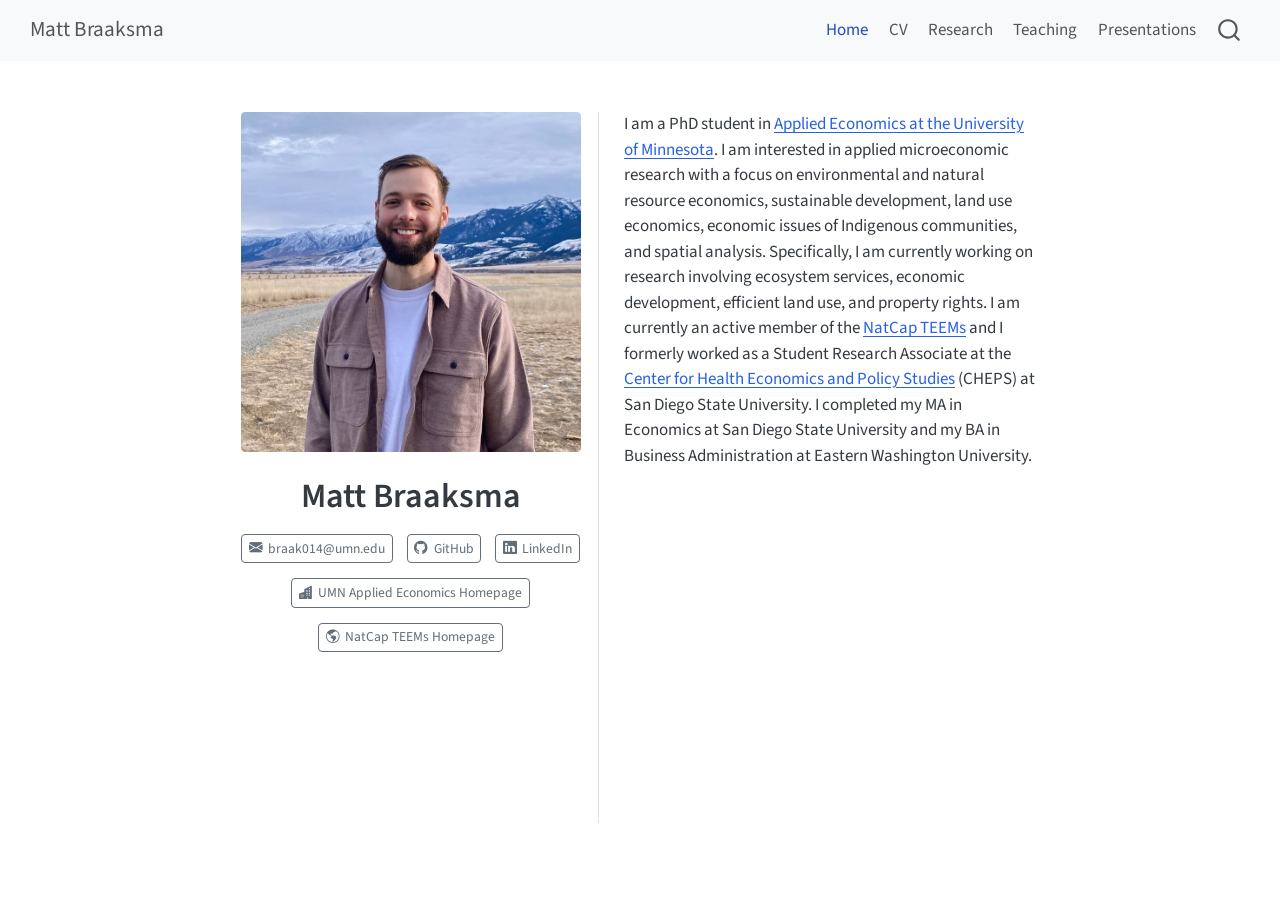
==== docs/index.html @ 3c23be1f "Add spring ta and link" ====
<!DOCTYPE html>
<html xmlns="http://www.w3.org/1999/xhtml" lang="en" xml:lang="en"><head>

<meta charset="utf-8">
<meta name="generator" content="quarto-1.8.26">

<meta name="viewport" content="width=device-width, initial-scale=1.0, user-scalable=yes">


<title>Matt Braaksma</title>
<style>
code{white-space: pre-wrap;}
span.smallcaps{font-variant: small-caps;}
div.columns{display: flex; gap: min(4vw, 1.5em);}
div.column{flex: auto; overflow-x: auto;}
div.hanging-indent{margin-left: 1.5em; text-indent: -1.5em;}
ul.task-list{list-style: none;}
ul.task-list li input[type="checkbox"] {
  width: 0.8em;
  margin: 0 0.8em 0.2em -1em; /* quarto-specific, see https://github.com/quarto-dev/quarto-cli/issues/4556 */ 
  vertical-align: middle;
}
</style>


<script src="site_libs/quarto-nav/quarto-nav.js"></script>
<script src="site_libs/quarto-nav/headroom.min.js"></script>
<script src="site_libs/clipboard/clipboard.min.js"></script>
<script src="site_libs/quarto-search/autocomplete.umd.js"></script>
<script src="site_libs/quarto-search/fuse.min.js"></script>
<script src="site_libs/quarto-search/quarto-search.js"></script>
<meta name="quarto:offset" content="./">
<link href="./assets/img/favicon_io/favicon.ico" rel="icon">
<script src="site_libs/quarto-html/quarto.js" type="module"></script>
<script src="site_libs/quarto-html/tabsets/tabsets.js" type="module"></script>
<script src="site_libs/quarto-html/axe/axe-check.js" type="module"></script>
<script src="site_libs/quarto-html/popper.min.js"></script>
<script src="site_libs/quarto-html/tippy.umd.min.js"></script>
<link href="site_libs/quarto-html/tippy.css" rel="stylesheet">
<link href="site_libs/quarto-html/quarto-syntax-highlighting-587c61ba64f3a5504c4d52d930310e48.css" rel="stylesheet" id="quarto-text-highlighting-styles">
<script src="site_libs/bootstrap/bootstrap.min.js"></script>
<link href="site_libs/bootstrap/bootstrap-icons.css" rel="stylesheet">
<link href="site_libs/bootstrap/bootstrap-5b4ad623e5705c0698d39aec6f10cf02.min.css" rel="stylesheet" append-hash="true" id="quarto-bootstrap" data-mode="light">
<script id="quarto-search-options" type="application/json">{
  "location": "navbar",
  "copy-button": false,
  "collapse-after": 3,
  "panel-placement": "end",
  "type": "overlay",
  "limit": 50,
  "keyboard-shortcut": [
    "f",
    "/",
    "s"
  ],
  "show-item-context": false,
  "language": {
    "search-no-results-text": "No results",
    "search-matching-documents-text": "matching documents",
    "search-copy-link-title": "Copy link to search",
    "search-hide-matches-text": "Hide additional matches",
    "search-more-match-text": "more match in this document",
    "search-more-matches-text": "more matches in this document",
    "search-clear-button-title": "Clear",
    "search-text-placeholder": "",
    "search-detached-cancel-button-title": "Cancel",
    "search-submit-button-title": "Submit",
    "search-label": "Search"
  }
}</script>


<link rel="stylesheet" href="styles.css">
</head>

<body class="nav-fixed fullcontent quarto-light">

<div id="quarto-search-results"></div>
  <header id="quarto-header" class="headroom fixed-top">
    <nav class="navbar navbar-expand-lg " data-bs-theme="dark">
      <div class="navbar-container container-fluid">
      <div class="navbar-brand-container mx-auto">
    <a class="navbar-brand" href="./index.html">
    <span class="navbar-title">Matt Braaksma</span>
    </a>
  </div>
            <div id="quarto-search" class="" title="Search"></div>
          <button class="navbar-toggler" type="button" data-bs-toggle="collapse" data-bs-target="#navbarCollapse" aria-controls="navbarCollapse" role="menu" aria-expanded="false" aria-label="Toggle navigation" onclick="if (window.quartoToggleHeadroom) { window.quartoToggleHeadroom(); }">
  <span class="navbar-toggler-icon"></span>
</button>
          <div class="collapse navbar-collapse" id="navbarCollapse">
            <ul class="navbar-nav navbar-nav-scroll ms-auto">
  <li class="nav-item">
    <a class="nav-link active" href="./index.html" aria-current="page"> 
<span class="menu-text">Home</span></a>
  </li>  
  <li class="nav-item">
    <a class="nav-link" href="./cv.html"> 
<span class="menu-text">CV</span></a>
  </li>  
  <li class="nav-item">
    <a class="nav-link" href="./research.html"> 
<span class="menu-text">Research</span></a>
  </li>  
  <li class="nav-item">
    <a class="nav-link" href="./teaching.html"> 
<span class="menu-text">Teaching</span></a>
  </li>  
  <li class="nav-item">
    <a class="nav-link" href="./presentations.html"> 
<span class="menu-text">Presentations</span></a>
  </li>  
</ul>
          </div> <!-- /navcollapse -->
            <div class="quarto-navbar-tools">
</div>
      </div> <!-- /container-fluid -->
    </nav>
</header>
<!-- content -->
<div id="quarto-content" class="quarto-container page-columns page-rows-contents page-layout-article page-navbar">
<!-- sidebar -->
<!-- margin-sidebar -->
    
<!-- main -->
<div class="quarto-about-trestles">
  <div class="about-entity">
    <img src="assets/img/mbraaksma_bio_2024.jpeg" class="about-image
  rounded " style="width: 20em;">
<header id="title-block-header" class="quarto-title-block default">
<div class="quarto-title">
<h1 class="title">Matt Braaksma</h1>
</div>
<div class="quarto-title-meta">
  </div>
</header>
    <div class="about-links">
  <a href="mailto:braak014@umn.edu" class="about-link" rel="" target="">
    <i class="bi bi-envelope-fill"></i>
     <span class="about-link-text">braak014@umn.edu</span>
  </a>
  <a href="https://github.com/m-braaksma" class="about-link" rel="" target="">
    <i class="bi bi-github"></i>
     <span class="about-link-text">GitHub</span>
  </a>
  <a href="https://www.linkedin.com/in/matthew-braaksma-446097b7" class="about-link" rel="" target="">
    <i class="bi bi-linkedin"></i>
     <span class="about-link-text">LinkedIn</span>
  </a>
  <a href="https://apec.umn.edu/" class="about-link" rel="" target="">
    <i class="bi bi-buildings-fill"></i>
     <span class="about-link-text">UMN Applied Economics Homepage</span>
  </a>
  <a href="https://natcapteems.umn.edu/" class="about-link" rel="" target="">
    <i class="bi bi-globe-americas"></i>
     <span class="about-link-text">NatCap TEEMs Homepage</span>
  </a>
</div>
  </div>
  <div class="about-contents"><main class="content" id="quarto-document-content">
<p>I am a PhD student in <a href="https://apec.umn.edu/">Applied Economics at the University of Minnesota</a>. I am interested in applied microeconomic research with a focus on environmental and natural resource economics, sustainable development, land use economics, economic issues of Indigenous communities, and spatial analysis. Specifically, I am currently working on research involving ecosystem services, economic development, efficient land use, and property rights. I am currently an active member of the <a href="https://natcapteems.umn.edu/">NatCap TEEMs</a> and I formerly worked as a Student Research Associate at the <a href="https://cheps.sdsu.edu/">Center for Health Economics and Policy Studies</a> (CHEPS) at San Diego State University. I completed my MA in Economics at San Diego State University and my BA in Business Administration at Eastern Washington University.</p>


</main></div>
</div>
 <!-- /main -->
<script id="quarto-html-after-body" type="application/javascript">
  window.document.addEventListener("DOMContentLoaded", function (event) {
    const isCodeAnnotation = (el) => {
      for (const clz of el.classList) {
        if (clz.startsWith('code-annotation-')) {                     
          return true;
        }
      }
      return false;
    }
    const onCopySuccess = function(e) {
      // button target
      const button = e.trigger;
      // don't keep focus
      button.blur();
      // flash "checked"
      button.classList.add('code-copy-button-checked');
      var currentTitle = button.getAttribute("title");
      button.setAttribute("title", "Copied!");
      let tooltip;
      if (window.bootstrap) {
        button.setAttribute("data-bs-toggle", "tooltip");
        button.setAttribute("data-bs-placement", "left");
        button.setAttribute("data-bs-title", "Copied!");
        tooltip = new bootstrap.Tooltip(button, 
          { trigger: "manual", 
            customClass: "code-copy-button-tooltip",
            offset: [0, -8]});
        tooltip.show();    
      }
      setTimeout(function() {
        if (tooltip) {
          tooltip.hide();
          button.removeAttribute("data-bs-title");
          button.removeAttribute("data-bs-toggle");
          button.removeAttribute("data-bs-placement");
        }
        button.setAttribute("title", currentTitle);
        button.classList.remove('code-copy-button-checked');
      }, 1000);
      // clear code selection
      e.clearSelection();
    }
    const getTextToCopy = function(trigger) {
      const outerScaffold = trigger.parentElement.cloneNode(true);
      const codeEl = outerScaffold.querySelector('code');
      for (const childEl of codeEl.children) {
        if (isCodeAnnotation(childEl)) {
          childEl.remove();
        }
      }
      return codeEl.innerText;
    }
    const clipboard = new window.ClipboardJS('.code-copy-button:not([data-in-quarto-modal])', {
      text: getTextToCopy
    });
    clipboard.on('success', onCopySuccess);
    if (window.document.getElementById('quarto-embedded-source-code-modal')) {
      const clipboardModal = new window.ClipboardJS('.code-copy-button[data-in-quarto-modal]', {
        text: getTextToCopy,
        container: window.document.getElementById('quarto-embedded-source-code-modal')
      });
      clipboardModal.on('success', onCopySuccess);
    }
      var localhostRegex = new RegExp(/^(?:http|https):\/\/localhost\:?[0-9]*\//);
      var mailtoRegex = new RegExp(/^mailto:/);
        var filterRegex = new RegExp('/' + window.location.host + '/');
      var isInternal = (href) => {
          return filterRegex.test(href) || localhostRegex.test(href) || mailtoRegex.test(href);
      }
      // Inspect non-navigation links and adorn them if external
     var links = window.document.querySelectorAll('a[href]:not(.nav-link):not(.navbar-brand):not(.toc-action):not(.sidebar-link):not(.sidebar-item-toggle):not(.pagination-link):not(.no-external):not([aria-hidden]):not(.dropdown-item):not(.quarto-navigation-tool):not(.about-link)');
      for (var i=0; i<links.length; i++) {
        const link = links[i];
        if (!isInternal(link.href)) {
          // undo the damage that might have been done by quarto-nav.js in the case of
          // links that we want to consider external
          if (link.dataset.originalHref !== undefined) {
            link.href = link.dataset.originalHref;
          }
        }
      }
    function tippyHover(el, contentFn, onTriggerFn, onUntriggerFn) {
      const config = {
        allowHTML: true,
        maxWidth: 500,
        delay: 100,
        arrow: false,
        appendTo: function(el) {
            return el.parentElement;
        },
        interactive: true,
        interactiveBorder: 10,
        theme: 'quarto',
        placement: 'bottom-start',
      };
      if (contentFn) {
        config.content = contentFn;
      }
      if (onTriggerFn) {
        config.onTrigger = onTriggerFn;
      }
      if (onUntriggerFn) {
        config.onUntrigger = onUntriggerFn;
      }
      window.tippy(el, config); 
    }
    const noterefs = window.document.querySelectorAll('a[role="doc-noteref"]');
    for (var i=0; i<noterefs.length; i++) {
      const ref = noterefs[i];
      tippyHover(ref, function() {
        // use id or data attribute instead here
        let href = ref.getAttribute('data-footnote-href') || ref.getAttribute('href');
        try { href = new URL(href).hash; } catch {}
        const id = href.replace(/^#\/?/, "");
        const note = window.document.getElementById(id);
        if (note) {
          return note.innerHTML;
        } else {
          return "";
        }
      });
    }
    const xrefs = window.document.querySelectorAll('a.quarto-xref');
    const processXRef = (id, note) => {
      // Strip column container classes
      const stripColumnClz = (el) => {
        el.classList.remove("page-full", "page-columns");
        if (el.children) {
          for (const child of el.children) {
            stripColumnClz(child);
          }
        }
      }
      stripColumnClz(note)
      if (id === null || id.startsWith('sec-')) {
        // Special case sections, only their first couple elements
        const container = document.createElement("div");
        if (note.children && note.children.length > 2) {
          container.appendChild(note.children[0].cloneNode(true));
          for (let i = 1; i < note.children.length; i++) {
            const child = note.children[i];
            if (child.tagName === "P" && child.innerText === "") {
              continue;
            } else {
              container.appendChild(child.cloneNode(true));
              break;
            }
          }
          if (window.Quarto?.typesetMath) {
            window.Quarto.typesetMath(container);
          }
          return container.innerHTML
        } else {
          if (window.Quarto?.typesetMath) {
            window.Quarto.typesetMath(note);
          }
          return note.innerHTML;
        }
      } else {
        // Remove any anchor links if they are present
        const anchorLink = note.querySelector('a.anchorjs-link');
        if (anchorLink) {
          anchorLink.remove();
        }
        if (window.Quarto?.typesetMath) {
          window.Quarto.typesetMath(note);
        }
        if (note.classList.contains("callout")) {
          return note.outerHTML;
        } else {
          return note.innerHTML;
        }
      }
    }
    for (var i=0; i<xrefs.length; i++) {
      const xref = xrefs[i];
      tippyHover(xref, undefined, function(instance) {
        instance.disable();
        let url = xref.getAttribute('href');
        let hash = undefined; 
        if (url.startsWith('#')) {
          hash = url;
        } else {
          try { hash = new URL(url).hash; } catch {}
        }
        if (hash) {
          const id = hash.replace(/^#\/?/, "");
          const note = window.document.getElementById(id);
          if (note !== null) {
            try {
              const html = processXRef(id, note.cloneNode(true));
              instance.setContent(html);
            } finally {
              instance.enable();
              instance.show();
            }
          } else {
            // See if we can fetch this
            fetch(url.split('#')[0])
            .then(res => res.text())
            .then(html => {
              const parser = new DOMParser();
              const htmlDoc = parser.parseFromString(html, "text/html");
              const note = htmlDoc.getElementById(id);
              if (note !== null) {
                const html = processXRef(id, note);
                instance.setContent(html);
              } 
            }).finally(() => {
              instance.enable();
              instance.show();
            });
          }
        } else {
          // See if we can fetch a full url (with no hash to target)
          // This is a special case and we should probably do some content thinning / targeting
          fetch(url)
          .then(res => res.text())
          .then(html => {
            const parser = new DOMParser();
            const htmlDoc = parser.parseFromString(html, "text/html");
            const note = htmlDoc.querySelector('main.content');
            if (note !== null) {
              // This should only happen for chapter cross references
              // (since there is no id in the URL)
              // remove the first header
              if (note.children.length > 0 && note.children[0].tagName === "HEADER") {
                note.children[0].remove();
              }
              const html = processXRef(null, note);
              instance.setContent(html);
            } 
          }).finally(() => {
            instance.enable();
            instance.show();
          });
        }
      }, function(instance) {
      });
    }
        let selectedAnnoteEl;
        const selectorForAnnotation = ( cell, annotation) => {
          let cellAttr = 'data-code-cell="' + cell + '"';
          let lineAttr = 'data-code-annotation="' +  annotation + '"';
          const selector = 'span[' + cellAttr + '][' + lineAttr + ']';
          return selector;
        }
        const selectCodeLines = (annoteEl) => {
          const doc = window.document;
          const targetCell = annoteEl.getAttribute("data-target-cell");
          const targetAnnotation = annoteEl.getAttribute("data-target-annotation");
          const annoteSpan = window.document.querySelector(selectorForAnnotation(targetCell, targetAnnotation));
          const lines = annoteSpan.getAttribute("data-code-lines").split(",");
          const lineIds = lines.map((line) => {
            return targetCell + "-" + line;
          })
          let top = null;
          let height = null;
          let parent = null;
          if (lineIds.length > 0) {
              //compute the position of the single el (top and bottom and make a div)
              const el = window.document.getElementById(lineIds[0]);
              top = el.offsetTop;
              height = el.offsetHeight;
              parent = el.parentElement.parentElement;
            if (lineIds.length > 1) {
              const lastEl = window.document.getElementById(lineIds[lineIds.length - 1]);
              const bottom = lastEl.offsetTop + lastEl.offsetHeight;
              height = bottom - top;
            }
            if (top !== null && height !== null && parent !== null) {
              // cook up a div (if necessary) and position it 
              let div = window.document.getElementById("code-annotation-line-highlight");
              if (div === null) {
                div = window.document.createElement("div");
                div.setAttribute("id", "code-annotation-line-highlight");
                div.style.position = 'absolute';
                parent.appendChild(div);
              }
              div.style.top = top - 2 + "px";
              div.style.height = height + 4 + "px";
              div.style.left = 0;
              let gutterDiv = window.document.getElementById("code-annotation-line-highlight-gutter");
              if (gutterDiv === null) {
                gutterDiv = window.document.createElement("div");
                gutterDiv.setAttribute("id", "code-annotation-line-highlight-gutter");
                gutterDiv.style.position = 'absolute';
                const codeCell = window.document.getElementById(targetCell);
                const gutter = codeCell.querySelector('.code-annotation-gutter');
                gutter.appendChild(gutterDiv);
              }
              gutterDiv.style.top = top - 2 + "px";
              gutterDiv.style.height = height + 4 + "px";
            }
            selectedAnnoteEl = annoteEl;
          }
        };
        const unselectCodeLines = () => {
          const elementsIds = ["code-annotation-line-highlight", "code-annotation-line-highlight-gutter"];
          elementsIds.forEach((elId) => {
            const div = window.document.getElementById(elId);
            if (div) {
              div.remove();
            }
          });
          selectedAnnoteEl = undefined;
        };
          // Handle positioning of the toggle
      window.addEventListener(
        "resize",
        throttle(() => {
          elRect = undefined;
          if (selectedAnnoteEl) {
            selectCodeLines(selectedAnnoteEl);
          }
        }, 10)
      );
      function throttle(fn, ms) {
      let throttle = false;
      let timer;
        return (...args) => {
          if(!throttle) { // first call gets through
              fn.apply(this, args);
              throttle = true;
          } else { // all the others get throttled
              if(timer) clearTimeout(timer); // cancel #2
              timer = setTimeout(() => {
                fn.apply(this, args);
                timer = throttle = false;
              }, ms);
          }
        };
      }
        // Attach click handler to the DT
        const annoteDls = window.document.querySelectorAll('dt[data-target-cell]');
        for (const annoteDlNode of annoteDls) {
          annoteDlNode.addEventListener('click', (event) => {
            const clickedEl = event.target;
            if (clickedEl !== selectedAnnoteEl) {
              unselectCodeLines();
              const activeEl = window.document.querySelector('dt[data-target-cell].code-annotation-active');
              if (activeEl) {
                activeEl.classList.remove('code-annotation-active');
              }
              selectCodeLines(clickedEl);
              clickedEl.classList.add('code-annotation-active');
            } else {
              // Unselect the line
              unselectCodeLines();
              clickedEl.classList.remove('code-annotation-active');
            }
          });
        }
    const findCites = (el) => {
      const parentEl = el.parentElement;
      if (parentEl) {
        const cites = parentEl.dataset.cites;
        if (cites) {
          return {
            el,
            cites: cites.split(' ')
          };
        } else {
          return findCites(el.parentElement)
        }
      } else {
        return undefined;
      }
    };
    var bibliorefs = window.document.querySelectorAll('a[role="doc-biblioref"]');
    for (var i=0; i<bibliorefs.length; i++) {
      const ref = bibliorefs[i];
      const citeInfo = findCites(ref);
      if (citeInfo) {
        tippyHover(citeInfo.el, function() {
          var popup = window.document.createElement('div');
          citeInfo.cites.forEach(function(cite) {
            var citeDiv = window.document.createElement('div');
            citeDiv.classList.add('hanging-indent');
            citeDiv.classList.add('csl-entry');
            var biblioDiv = window.document.getElementById('ref-' + cite);
            if (biblioDiv) {
              citeDiv.innerHTML = biblioDiv.innerHTML;
            }
            popup.appendChild(citeDiv);
          });
          return popup.innerHTML;
        });
      }
    }
  });
  </script>
</div> <!-- /content -->




</body></html>
---- docs/site_libs/quarto-html/tippy.css ----
.tippy-box[data-animation=fade][data-state=hidden]{opacity:0}[data-tippy-root]{max-width:calc(100vw - 10px)}.tippy-box{position:relative;background-color:#333;color:#fff;border-radius:4px;font-size:14px;line-height:1.4;white-space:normal;outline:0;transition-property:transform,visibility,opacity}.tippy-box[data-placement^=top]>.tippy-arrow{bottom:0}.tippy-box[data-placement^=top]>.tippy-arrow:before{bottom:-7px;left:0;border-width:8px 8px 0;border-top-color:initial;transform-origin:center top}.tippy-box[data-placement^=bottom]>.tippy-arrow{top:0}.tippy-box[data-placement^=bottom]>.tippy-arrow:before{top:-7px;left:0;border-width:0 8px 8px;border-bottom-color:initial;transform-origin:center bottom}.tippy-box[data-placement^=left]>.tippy-arrow{right:0}.tippy-box[data-placement^=left]>.tippy-arrow:before{border-width:8px 0 8px 8px;border-left-color:initial;right:-7px;transform-origin:center left}.tippy-box[data-placement^=right]>.tippy-arrow{left:0}.tippy-box[data-placement^=right]>.tippy-arrow:before{left:-7px;border-width:8px 8px 8px 0;border-right-color:initial;transform-origin:center right}.tippy-box[data-inertia][data-state=visible]{transition-timing-function:cubic-bezier(.54,1.5,.38,1.11)}.tippy-arrow{width:16px;height:16px;color:#333}.tippy-arrow:before{content:"";position:absolute;border-color:transparent;border-style:solid}.tippy-content{position:relative;padding:5px 9px;z-index:1}
---- docs/site_libs/quarto-html/quarto-syntax-highlighting-587c61ba64f3a5504c4d52d930310e48.css ----
/* quarto syntax highlight colors */
:root {
  --quarto-hl-ot-color: #003B4F;
  --quarto-hl-at-color: #657422;
  --quarto-hl-ss-color: #20794D;
  --quarto-hl-an-color: #5E5E5E;
  --quarto-hl-fu-color: #4758AB;
  --quarto-hl-st-color: #20794D;
  --quarto-hl-cf-color: #003B4F;
  --quarto-hl-op-color: #5E5E5E;
  --quarto-hl-er-color: #AD0000;
  --quarto-hl-bn-color: #AD0000;
  --quarto-hl-al-color: #AD0000;
  --quarto-hl-va-color: #111111;
  --quarto-hl-bu-color: inherit;
  --quarto-hl-ex-color: inherit;
  --quarto-hl-pp-color: #AD0000;
  --quarto-hl-in-color: #5E5E5E;
  --quarto-hl-vs-color: #20794D;
  --quarto-hl-wa-color: #5E5E5E;
  --quarto-hl-do-color: #5E5E5E;
  --quarto-hl-im-color: #00769E;
  --quarto-hl-ch-color: #20794D;
  --quarto-hl-dt-color: #AD0000;
  --quarto-hl-fl-color: #AD0000;
  --quarto-hl-co-color: #5E5E5E;
  --quarto-hl-cv-color: #5E5E5E;
  --quarto-hl-cn-color: #8f5902;
  --quarto-hl-sc-color: #5E5E5E;
  --quarto-hl-dv-color: #AD0000;
  --quarto-hl-kw-color: #003B4F;
}

/* other quarto variables */
:root {
  --quarto-font-monospace: SFMono-Regular, Menlo, Monaco, Consolas, "Liberation Mono", "Courier New", monospace;
}

/* syntax highlight based on Pandoc's rules */
pre > code.sourceCode > span {
  color: #003B4F;
}

code.sourceCode > span {
  color: #003B4F;
}

div.sourceCode,
div.sourceCode pre.sourceCode {
  color: #003B4F;
}

/* Normal */
code span {
  color: #003B4F;
}

/* Alert */
code span.al {
  color: #AD0000;
  font-style: inherit;
}

/* Annotation */
code span.an {
  color: #5E5E5E;
  font-style: inherit;
}

/* Attribute */
code span.at {
  color: #657422;
  font-style: inherit;
}

/* BaseN */
code span.bn {
  color: #AD0000;
  font-style: inherit;
}

/* BuiltIn */
code span.bu {
  font-style: inherit;
}

/* ControlFlow */
code span.cf {
  color: #003B4F;
  font-weight: bold;
  font-style: inherit;
}

/* Char */
code span.ch {
  color: #20794D;
  font-style: inherit;
}

/* Constant */
code span.cn {
  color: #8f5902;
  font-style: inherit;
}

/* Comment */
code span.co {
  color: #5E5E5E;
  font-style: inherit;
}

/* CommentVar */
code span.cv {
  color: #5E5E5E;
  font-style: italic;
}

/* Documentation */
code span.do {
  color: #5E5E5E;
  font-style: italic;
}

/* DataType */
code span.dt {
  color: #AD0000;
  font-style: inherit;
}

/* DecVal */
code span.dv {
  color: #AD0000;
  font-style: inherit;
}

/* Error */
code span.er {
  color: #AD0000;
  font-style: inherit;
}

/* Extension */
code span.ex {
  font-style: inherit;
}

/* Float */
code span.fl {
  color: #AD0000;
  font-style: inherit;
}

/* Function */
code span.fu {
  color: #4758AB;
  font-style: inherit;
}

/* Import */
code span.im {
  color: #00769E;
  font-style: inherit;
}

/* Information */
code span.in {
  color: #5E5E5E;
  font-style: inherit;
}

/* Keyword */
code span.kw {
  color: #003B4F;
  font-weight: bold;
  font-style: inherit;
}

/* Operator */
code span.op {
  color: #5E5E5E;
  font-style: inherit;
}

/* Other */
code span.ot {
  color: #003B4F;
  font-style: inherit;
}

/* Preprocessor */
code span.pp {
  color: #AD0000;
  font-style: inherit;
}

/* SpecialChar */
code span.sc {
  color: #5E5E5E;
  font-style: inherit;
}

/* SpecialString */
code span.ss {
  color: #20794D;
  font-style: inherit;
}

/* String */
code span.st {
  color: #20794D;
  font-style: inherit;
}

/* Variable */
code span.va {
  color: #111111;
  font-style: inherit;
}

/* VerbatimString */
code span.vs {
  color: #20794D;
  font-style: inherit;
}

/* Warning */
code span.wa {
  color: #5E5E5E;
  font-style: italic;
}

.prevent-inlining {
  content: "</";
}

/*# sourceMappingURL=2dce1cc6c82594539e1579de68416b47.css.map */
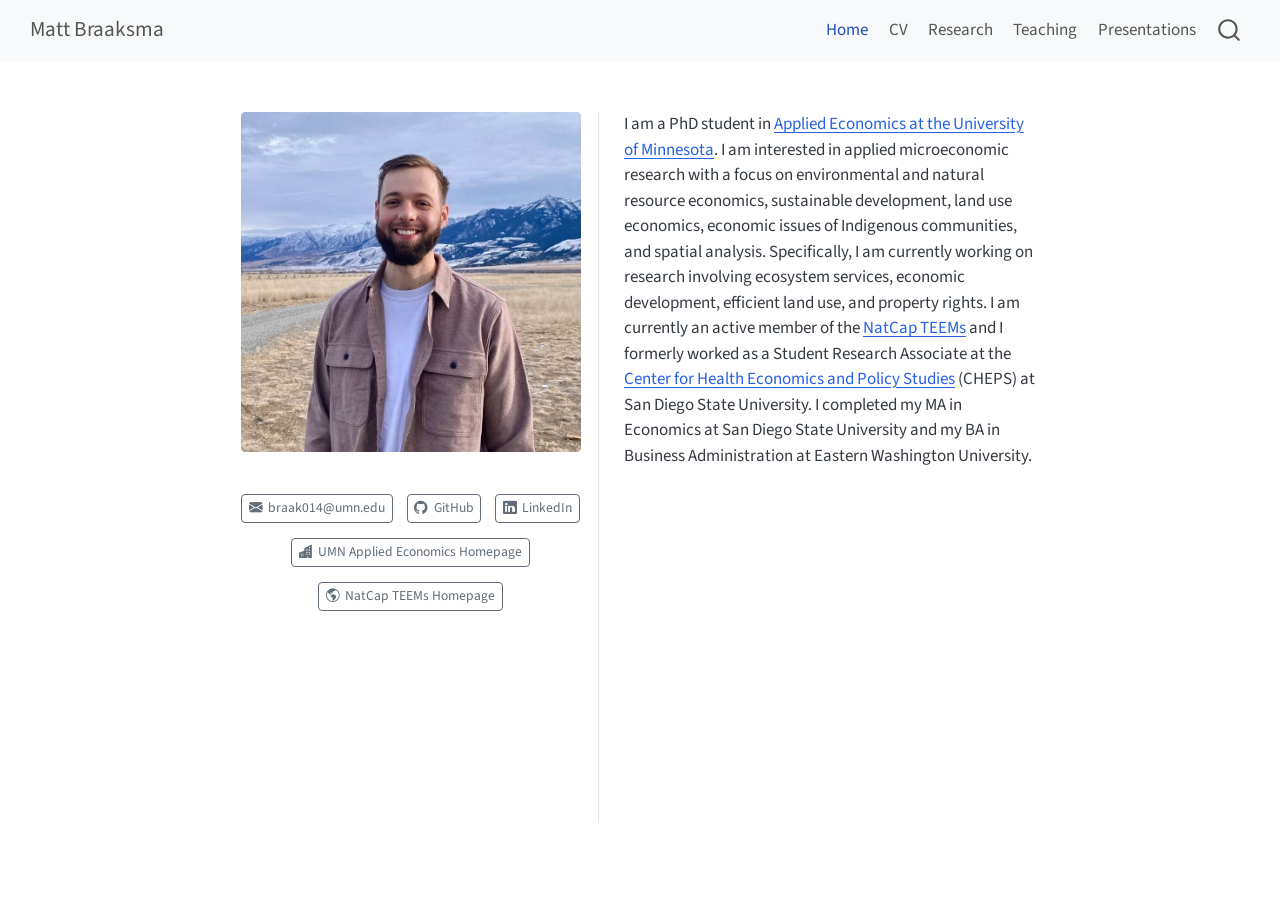
==== commit 6301cfe5: "Remove name title" ====
--- a/docs/index.html
+++ b/docs/index.html
@@ -127,13 +127,7 @@
   <div class="about-entity">
     <img src="assets/img/mbraaksma_bio_2024.jpeg" class="about-image
   rounded " style="width: 20em;">
-<header id="title-block-header" class="quarto-title-block default">
-<div class="quarto-title">
-<h1 class="title">Matt Braaksma</h1>
-</div>
-<div class="quarto-title-meta">
-  </div>
-</header>
+<header id="title-block-header" class="quarto-title-block"></header>
     <div class="about-links">
   <a href="mailto:braak014@umn.edu" class="about-link" rel="" target="">
     <i class="bi bi-envelope-fill"></i>
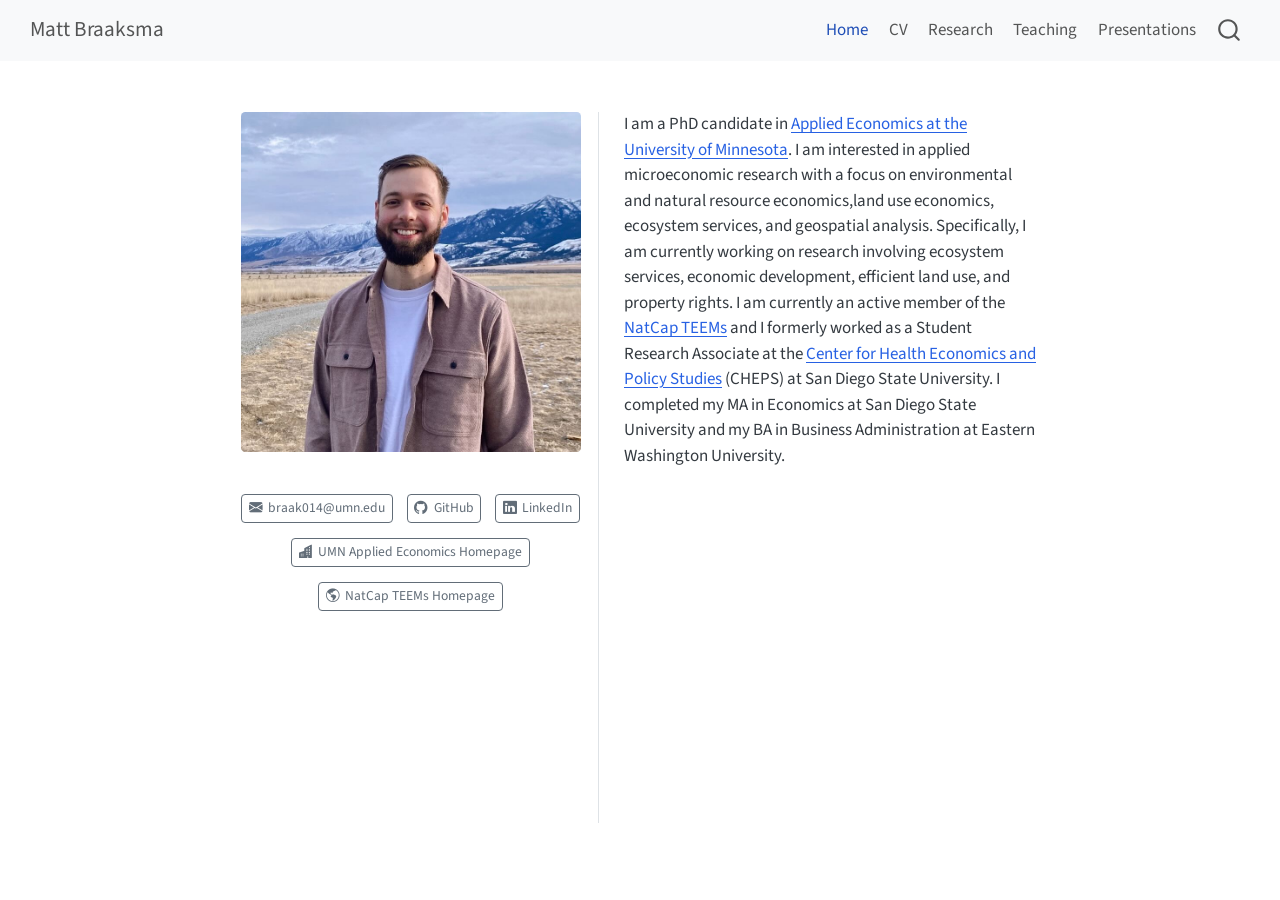
==== commit 1a8a978d: "Update to candidate" ====
--- a/docs/index.html
+++ b/docs/index.html
@@ -30,7 +30,7 @@
 <script src="site_libs/quarto-search/fuse.min.js"></script>
 <script src="site_libs/quarto-search/quarto-search.js"></script>
 <meta name="quarto:offset" content="./">
-<link href="./assets/img/favicon_io/favicon.ico" rel="icon">
+<link href="./assets/img/pyramid-200.png" rel="icon" type="image/png">
 <script src="site_libs/quarto-html/quarto.js" type="module"></script>
 <script src="site_libs/quarto-html/tabsets/tabsets.js" type="module"></script>
 <script src="site_libs/quarto-html/axe/axe-check.js" type="module"></script>
@@ -152,7 +152,7 @@
 </div>
   </div>
   <div class="about-contents"><main class="content" id="quarto-document-content">
-<p>I am a PhD student in <a href="https://apec.umn.edu/">Applied Economics at the University of Minnesota</a>. I am interested in applied microeconomic research with a focus on environmental and natural resource economics, sustainable development, land use economics, economic issues of Indigenous communities, and spatial analysis. Specifically, I am currently working on research involving ecosystem services, economic development, efficient land use, and property rights. I am currently an active member of the <a href="https://natcapteems.umn.edu/">NatCap TEEMs</a> and I formerly worked as a Student Research Associate at the <a href="https://cheps.sdsu.edu/">Center for Health Economics and Policy Studies</a> (CHEPS) at San Diego State University. I completed my MA in Economics at San Diego State University and my BA in Business Administration at Eastern Washington University.</p>
+<p>I am a PhD candidate in <a href="https://apec.umn.edu/">Applied Economics at the University of Minnesota</a>. I am interested in applied microeconomic research with a focus on environmental and natural resource economics,land use economics, ecosystem services, and geospatial analysis. Specifically, I am currently working on research involving ecosystem services, economic development, efficient land use, and property rights. I am currently an active member of the <a href="https://natcapteems.umn.edu/">NatCap TEEMs</a> and I formerly worked as a Student Research Associate at the <a href="https://cheps.sdsu.edu/">Center for Health Economics and Policy Studies</a> (CHEPS) at San Diego State University. I completed my MA in Economics at San Diego State University and my BA in Business Administration at Eastern Washington University.</p>
 
 
 </main></div>
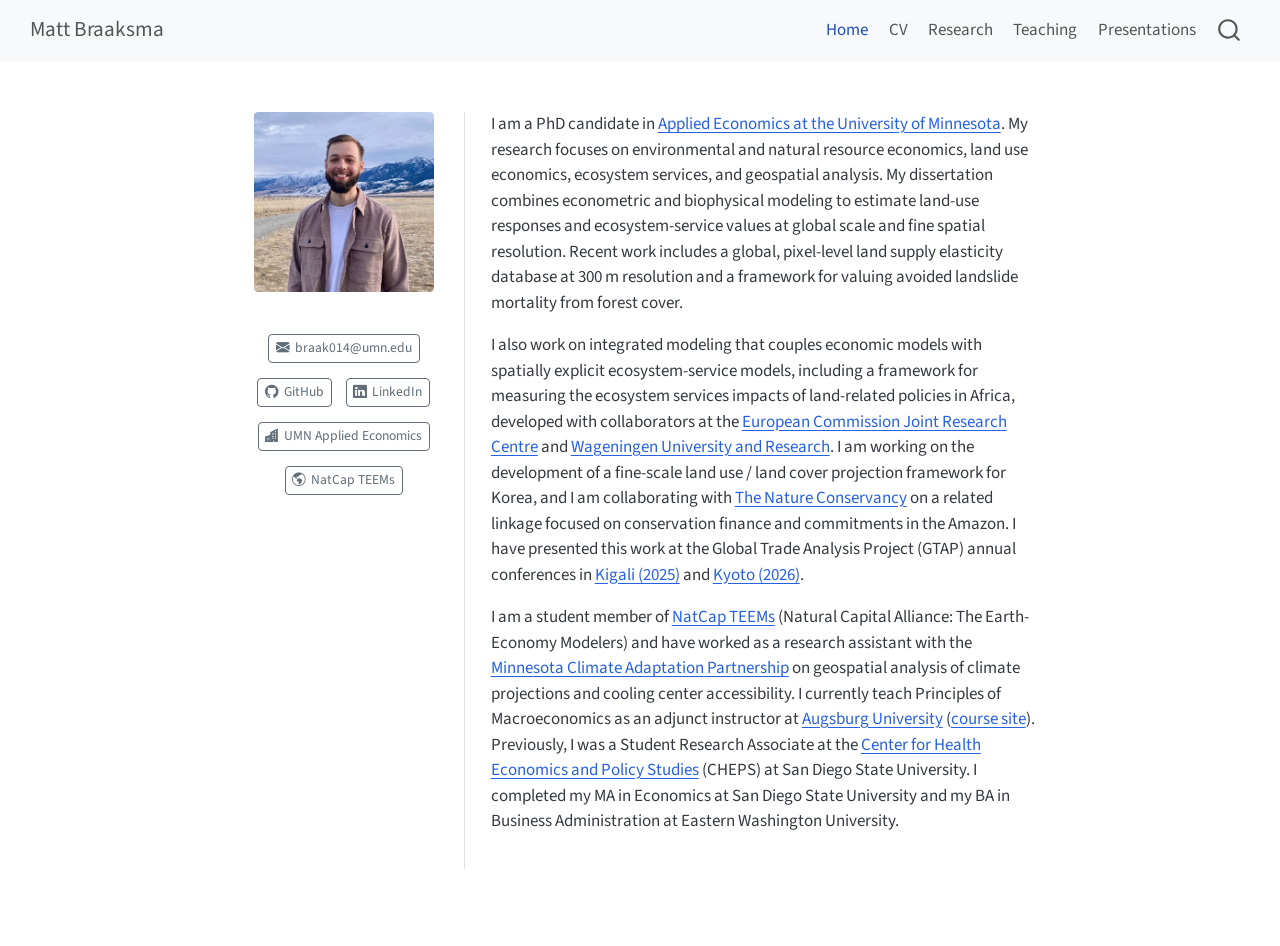
==== commit 9d35f66a: "Update cv, add teaching, update bio" ====
--- a/docs/index.html
+++ b/docs/index.html
@@ -143,16 +143,18 @@
   </a>
   <a href="https://apec.umn.edu/" class="about-link" rel="" target="">
     <i class="bi bi-buildings-fill"></i>
-     <span class="about-link-text">UMN Applied Economics Homepage</span>
+     <span class="about-link-text">UMN Applied Economics</span>
   </a>
   <a href="https://natcapteems.umn.edu/" class="about-link" rel="" target="">
     <i class="bi bi-globe-americas"></i>
-     <span class="about-link-text">NatCap TEEMs Homepage</span>
+     <span class="about-link-text">NatCap TEEMs</span>
   </a>
 </div>
   </div>
   <div class="about-contents"><main class="content" id="quarto-document-content">
-<p>I am a PhD candidate in <a href="https://apec.umn.edu/">Applied Economics at the University of Minnesota</a>. I am interested in applied microeconomic research with a focus on environmental and natural resource economics,land use economics, ecosystem services, and geospatial analysis. Specifically, I am currently working on research involving ecosystem services, economic development, efficient land use, and property rights. I am currently an active member of the <a href="https://natcapteems.umn.edu/">NatCap TEEMs</a> and I formerly worked as a Student Research Associate at the <a href="https://cheps.sdsu.edu/">Center for Health Economics and Policy Studies</a> (CHEPS) at San Diego State University. I completed my MA in Economics at San Diego State University and my BA in Business Administration at Eastern Washington University.</p>
+<p>I am a PhD candidate in <a href="https://apec.umn.edu/">Applied Economics at the University of Minnesota</a>. My research focuses on environmental and natural resource economics, land use economics, ecosystem services, and geospatial analysis. My dissertation combines econometric and biophysical modeling to estimate land-use responses and ecosystem-service values at global scale and fine spatial resolution. Recent work includes a global, pixel-level land supply elasticity database at 300 m resolution and a framework for valuing avoided landslide mortality from forest cover.</p>
+<p>I also work on integrated modeling that couples economic models with spatially explicit ecosystem-service models, including a framework for measuring the ecosystem services impacts of land-related policies in Africa, developed with collaborators at the <a href="https://joint-research-centre.ec.europa.eu/index_en">European Commission Joint Research Centre</a> and <a href="https://www.wur.nl/en">Wageningen University and Research</a>. I am working on the development of a fine-scale land use / land cover projection framework for Korea, and I am collaborating with <a href="https://www.nature.org/">The Nature Conservancy</a> on a related linkage focused on conservation finance and commitments in the Amazon. I have presented this work at the Global Trade Analysis Project (GTAP) annual conferences in <a href="https://www.gtap.agecon.purdue.edu/events/conferences/2025/index.aspx">Kigali (2025)</a> and <a href="https://www.gtap.agecon.purdue.edu/events/conferences/2026/index.aspx">Kyoto (2026)</a>.</p>
+<p>I am a student member of <a href="https://natcapteems.umn.edu/">NatCap TEEMs</a> (Natural Capital Alliance: The Earth-Economy Modelers) and have worked as a research assistant with the <a href="https://climate.umn.edu/">Minnesota Climate Adaptation Partnership</a> on geospatial analysis of climate projections and cooling center accessibility. I currently teach Principles of Macroeconomics as an adjunct instructor at <a href="https://www.augsburg.edu/">Augsburg University</a> (<a href="https://m-braaksma.github.io/eco112_fall2026/">course site</a>). Previously, I was a Student Research Associate at the <a href="https://cheps.sdsu.edu/">Center for Health Economics and Policy Studies</a> (CHEPS) at San Diego State University. I completed my MA in Economics at San Diego State University and my BA in Business Administration at Eastern Washington University.</p>
 
 
 </main></div>
--- a/docs/styles.css
+++ b/docs/styles.css
@@ -0,0 +1,11 @@
+/* css styles */
+
+/* smaller profile photo on the home page */
+.quarto-about-trestles .about-entity {
+  flex: 0 0 28% !important;
+}
+.quarto-about-trestles .about-entity .about-image {
+  max-width: 180px;
+  width: 100%;
+  height: auto;
+}
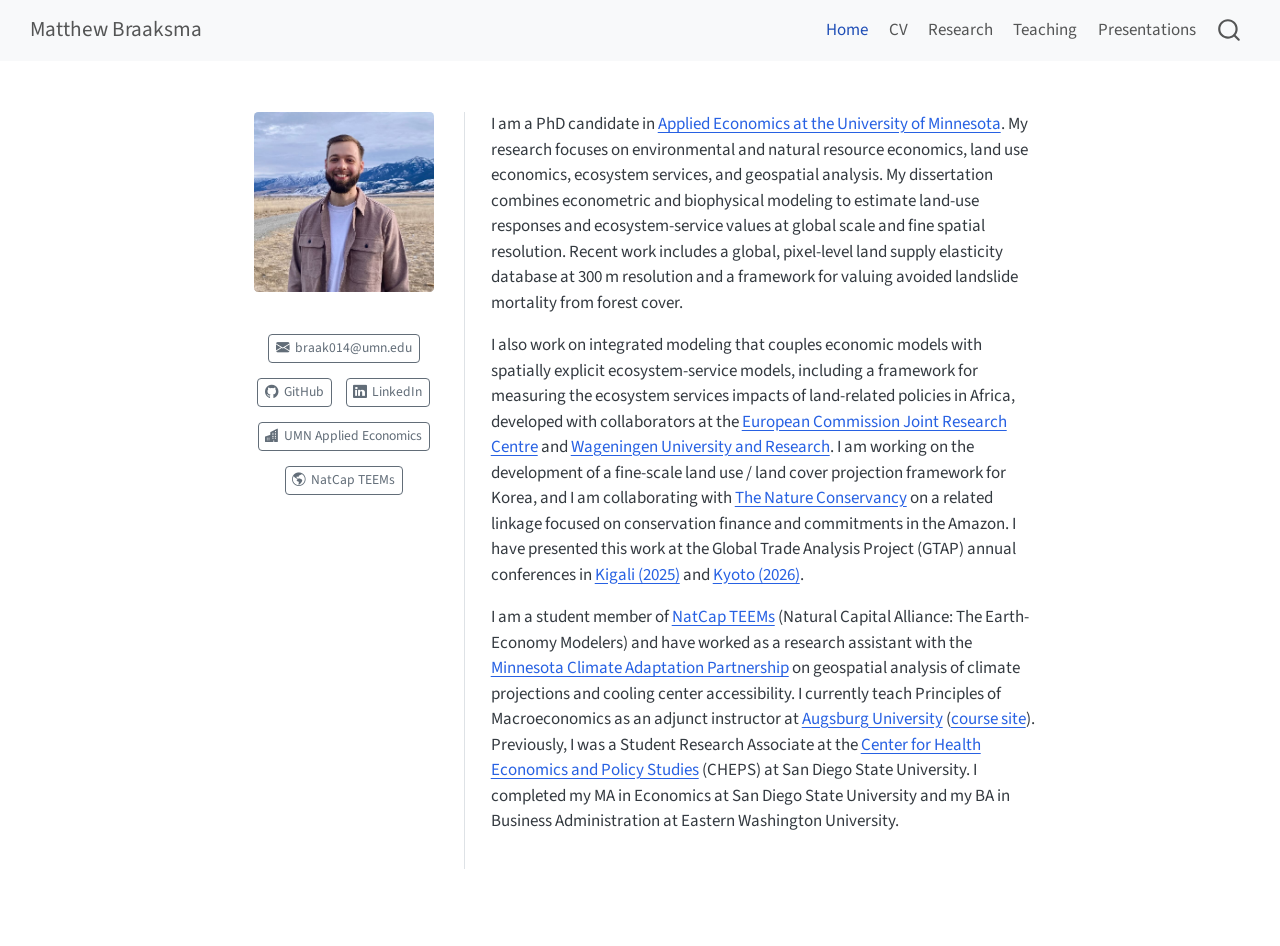
==== commit 82d7667c: "Add goatcounter; shorten cv to 2pp" ====
--- a/docs/index.html
+++ b/docs/index.html
@@ -7,7 +7,7 @@
 <meta name="viewport" content="width=device-width, initial-scale=1.0, user-scalable=yes">
 
 
-<title>Matt Braaksma</title>
+<title>Matthew Braaksma</title>
 <style>
 code{white-space: pre-wrap;}
 span.smallcaps{font-variant: small-caps;}
@@ -68,6 +68,7 @@
     "search-label": "Search"
   }
 }</script>
+<script data-goatcounter="https://m-braaksma.goatcounter.com/count" async="" src="https://gc.zgo.at/count.js"></script>
 
 
 <link rel="stylesheet" href="styles.css">
@@ -81,7 +82,7 @@
       <div class="navbar-container container-fluid">
       <div class="navbar-brand-container mx-auto">
     <a class="navbar-brand" href="./index.html">
-    <span class="navbar-title">Matt Braaksma</span>
+    <span class="navbar-title">Matthew Braaksma</span>
     </a>
   </div>
             <div id="quarto-search" class="" title="Search"></div>
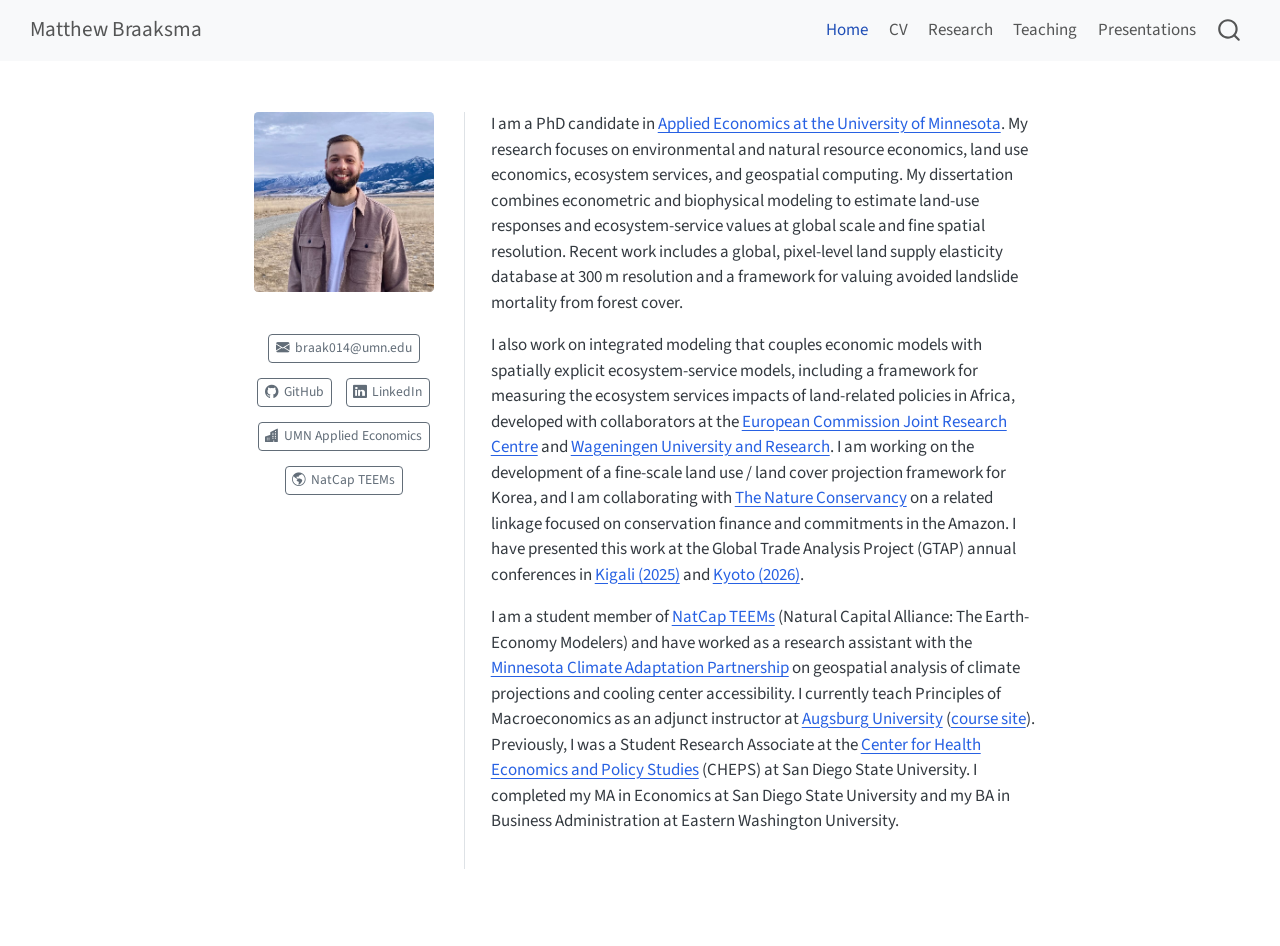
==== commit 16d4737a: "Update cv; render" ====
--- a/docs/index.html
+++ b/docs/index.html
@@ -153,7 +153,7 @@
 </div>
   </div>
   <div class="about-contents"><main class="content" id="quarto-document-content">
-<p>I am a PhD candidate in <a href="https://apec.umn.edu/">Applied Economics at the University of Minnesota</a>. My research focuses on environmental and natural resource economics, land use economics, ecosystem services, and geospatial analysis. My dissertation combines econometric and biophysical modeling to estimate land-use responses and ecosystem-service values at global scale and fine spatial resolution. Recent work includes a global, pixel-level land supply elasticity database at 300 m resolution and a framework for valuing avoided landslide mortality from forest cover.</p>
+<p>I am a PhD candidate in <a href="https://apec.umn.edu/">Applied Economics at the University of Minnesota</a>. My research focuses on environmental and natural resource economics, land use economics, ecosystem services, and geospatial computing. My dissertation combines econometric and biophysical modeling to estimate land-use responses and ecosystem-service values at global scale and fine spatial resolution. Recent work includes a global, pixel-level land supply elasticity database at 300 m resolution and a framework for valuing avoided landslide mortality from forest cover.</p>
 <p>I also work on integrated modeling that couples economic models with spatially explicit ecosystem-service models, including a framework for measuring the ecosystem services impacts of land-related policies in Africa, developed with collaborators at the <a href="https://joint-research-centre.ec.europa.eu/index_en">European Commission Joint Research Centre</a> and <a href="https://www.wur.nl/en">Wageningen University and Research</a>. I am working on the development of a fine-scale land use / land cover projection framework for Korea, and I am collaborating with <a href="https://www.nature.org/">The Nature Conservancy</a> on a related linkage focused on conservation finance and commitments in the Amazon. I have presented this work at the Global Trade Analysis Project (GTAP) annual conferences in <a href="https://www.gtap.agecon.purdue.edu/events/conferences/2025/index.aspx">Kigali (2025)</a> and <a href="https://www.gtap.agecon.purdue.edu/events/conferences/2026/index.aspx">Kyoto (2026)</a>.</p>
 <p>I am a student member of <a href="https://natcapteems.umn.edu/">NatCap TEEMs</a> (Natural Capital Alliance: The Earth-Economy Modelers) and have worked as a research assistant with the <a href="https://climate.umn.edu/">Minnesota Climate Adaptation Partnership</a> on geospatial analysis of climate projections and cooling center accessibility. I currently teach Principles of Macroeconomics as an adjunct instructor at <a href="https://www.augsburg.edu/">Augsburg University</a> (<a href="https://m-braaksma.github.io/eco112_fall2026/">course site</a>). Previously, I was a Student Research Associate at the <a href="https://cheps.sdsu.edu/">Center for Health Economics and Policy Studies</a> (CHEPS) at San Diego State University. I completed my MA in Economics at San Diego State University and my BA in Business Administration at Eastern Washington University.</p>
 
